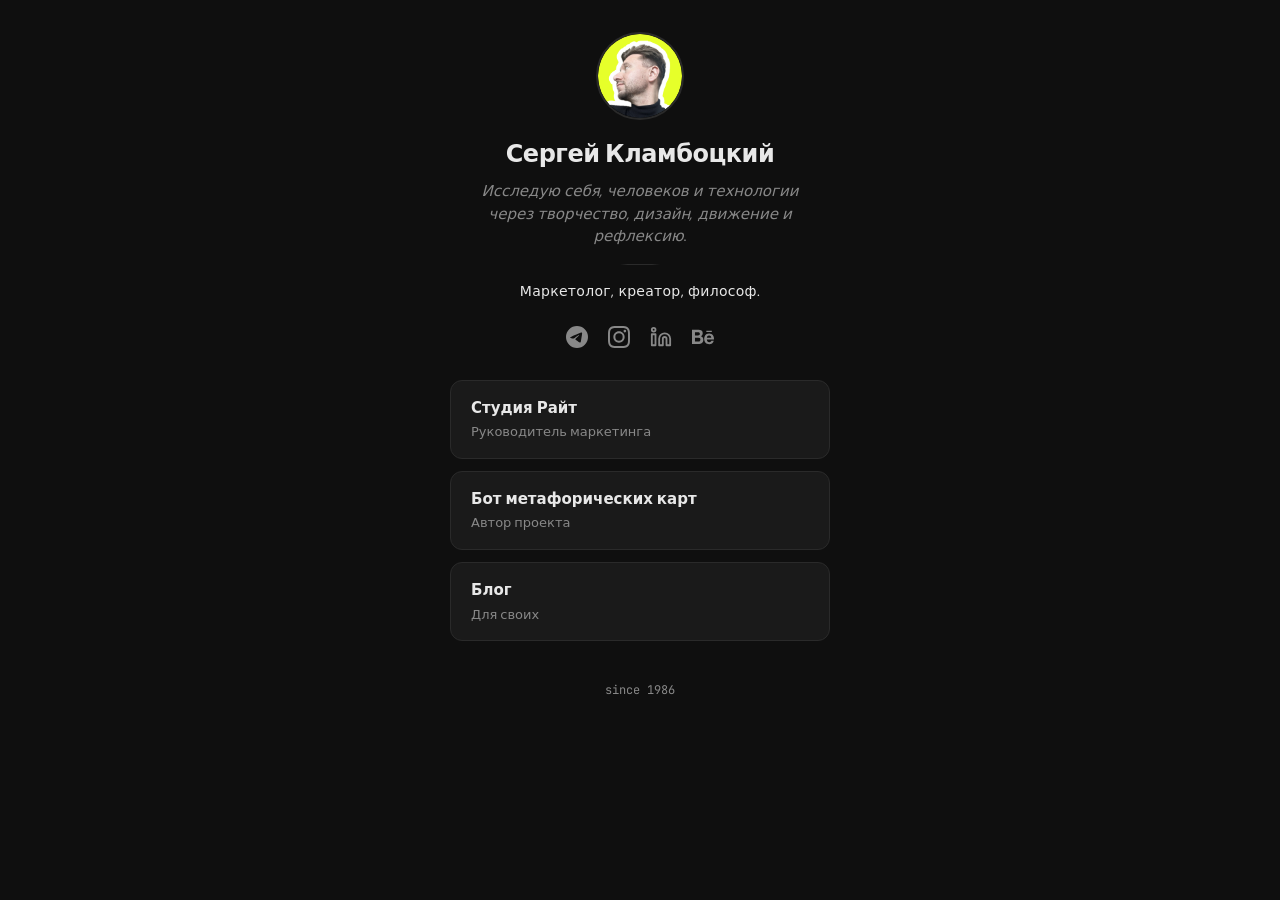
==== index.html @ 72b245f6 "Описание изменений" ====
<!DOCTYPE html>
<html lang="ru">
<head>
  <meta charset="UTF-8">
  <meta name="viewport" content="width=device-width, initial-scale=1">
  <title>Links</title>
  <link rel="stylesheet" href="style.css">
  <link rel="preconnect" href="https://fonts.googleapis.com">
  <link rel="preconnect" href="https://fonts.gstatic.com" crossorigin>
  <link href="https://fonts.googleapis.com/css2?family=DM+Sans:ital,opsz,wght@0,9..40,400;0,9..40,600;1,9..40,400&family=JetBrains+Mono:wght@400&display=swap" rel="stylesheet">
</head>
<body>
  <main class="page">
    <header class="profile">
      <img class="profile__avatar" src="avatar.png" alt="Сергей Кламбоцкий">
      <h1 class="profile__name">Сергей Кламбоцкий</h1>
      <div class="profile__bio">
        <p class="profile__bio-intro">Исследую себя, человеков и технологии через творчество, дизайн, движение и рефлексию.</p>
        <div class="profile__divider" aria-hidden="true"></div>
        <p class="profile__bio-tagline">Маркетолог, креатор, философ.</p>
      </div>
      <div class="profile__social" aria-label="Соцсети">
        <a class="profile__social-link" href="https://t.me/sergei_klm" target="_blank" rel="noopener" aria-label="Telegram"><svg xmlns="http://www.w3.org/2000/svg" width="22" height="22" viewBox="0 0 24 24" fill="currentColor" role="img"><path d="M11.944 0A12 12 0 0 0 0 12a12 12 0 0 0 12 12 12 12 0 0 0 12-12A12 12 0 0 0 12 0a12 12 0 0 0-.056 0zm4.962 7.224c.1-.002.321.023.465.14a.506.506 0 0 1 .171.325c.016.093.036.306.02.472-.18 1.898-.962 6.502-1.36 8.627-.168.9-.499 1.201-.82 1.23-.696.065-1.225-.46-1.9-.902-1.056-.693-1.653-1.124-2.678-1.8-1.185-.78-.417-1.21.258-1.91.177-.184 3.247-2.977 3.307-3.23.007-.032.014-.15-.056-.212s-.174-.041-.249-.024c-.106.024-1.793 1.14-5.061 3.345-.48.33-.913.49-1.302.48-.428-.008-1.252-.241-1.865-.44-.752-.245-1.349-.374-1.297-.789.027-.216.325-.437.893-.663 3.498-1.524 5.83-2.529 6.998-3.014 3.332-1.386 4.025-1.627 4.476-1.635z"/></svg></a>
        <a class="profile__social-link" href="https://www.instagram.com/sergei.klambotskiy" target="_blank" rel="noopener" aria-label="Instagram"><svg xmlns="http://www.w3.org/2000/svg" width="22" height="22" viewBox="0 0 24 24" fill="currentColor" role="img"><path d="M7.0301.084c-1.2768.0602-2.1487.264-2.911.5634-.7888.3075-1.4575.72-2.1228 1.3877-.6652.6677-1.075 1.3368-1.3802 2.127-.2954.7638-.4956 1.6365-.552 2.914-.0564 1.2775-.0689 1.6882-.0626 4.947.0062 3.2586.0206 3.6671.0825 4.9473.061 1.2765.264 2.1482.5635 2.9107.308.7889.72 1.4573 1.388 2.1228.6679.6655 1.3365 1.0743 2.1285 1.38.7632.295 1.6361.4961 2.9134.552 1.2773.056 1.6884.069 4.9462.0627 3.2578-.0062 3.668-.0207 4.9478-.0814 1.28-.0607 2.147-.2652 2.9098-.5633.7889-.3086 1.4578-.72 2.1228-1.3881.665-.6682 1.0745-1.3378 1.3795-2.1284.2957-.7632.4966-1.636.552-2.9124.056-1.2809.0692-1.6898.063-4.948-.0063-3.2583-.021-3.6668-.0817-4.9465-.0607-1.2797-.264-2.1487-.5633-2.9117-.3084-.7889-.72-1.4568-1.3876-2.1228C21.2982 1.33 20.628.9208 19.8378.6165 19.074.321 18.2017.1197 16.9244.0645 15.6471.0093 15.236-.005 11.977.0014 8.718.0076 8.31.0215 7.0301.0839m.1402 21.6932c-1.17-.0509-1.8053-.2453-2.2287-.408-.5606-.216-.96-.4771-1.3819-.895-.422-.4178-.6811-.8186-.9-1.378-.1644-.4234-.3624-1.058-.4171-2.228-.0595-1.2645-.072-1.6442-.079-4.848-.007-3.2037.0053-3.583.0607-4.848.05-1.169.2456-1.805.408-2.2282.216-.5613.4762-.96.895-1.3816.4188-.4217.8184-.6814 1.3783-.9003.423-.1651 1.0575-.3614 2.227-.4171 1.2655-.06 1.6447-.072 4.848-.079 3.2033-.007 3.5835.005 4.8495.0608 1.169.0508 1.8053.2445 2.228.408.5608.216.96.4754 1.3816.895.4217.4194.6816.8176.9005 1.3787.1653.4217.3617 1.056.4169 2.2263.0602 1.2655.0739 1.645.0796 4.848.0058 3.203-.0055 3.5834-.061 4.848-.051 1.17-.245 1.8055-.408 2.2294-.216.5604-.4763.96-.8954 1.3814-.419.4215-.8181.6811-1.3783.9-.4224.1649-1.0577.3617-2.2262.4174-1.2656.0595-1.6448.072-4.8493.079-3.2045.007-3.5825-.006-4.848-.0608M16.953 5.5864A1.44 1.44 0 1 0 18.39 4.144a1.44 1.44 0 0 0-1.437 1.4424M5.8385 12.012c.0067 3.4032 2.7706 6.1557 6.173 6.1493 3.4026-.0065 6.157-2.7701 6.1506-6.1733-.0065-3.4032-2.771-6.1565-6.174-6.1498-3.403.0067-6.156 2.771-6.1496 6.1738M8 12.0077a4 4 0 1 1 4.008 3.9921A3.9996 3.9996 0 0 1 8 12.0077"/></svg></a>
        <a class="profile__social-link" href="https://www.linkedin.com/in/sergeiklambotski/" target="_blank" rel="noopener" aria-label="LinkedIn"><svg xmlns="http://www.w3.org/2000/svg" width="22" height="22" viewBox="0 0 24 24" fill="none" stroke="currentColor" stroke-width="2" stroke-linecap="round" stroke-linejoin="round" role="img"><path d="M16 8a6 6 0 0 1 6 6v7h-4v-7a2 2 0 0 0-2-2 2 2 0 0 0-2 2v7h-4v-7a6 6 0 0 1 6-6z"/><rect width="4" height="12" x="2" y="9"/><circle cx="4" cy="4" r="2"/></svg></a>
        <a class="profile__social-link" href="https://www.behance.net/sk3d" target="_blank" rel="noopener" aria-label="Behance"><svg xmlns="http://www.w3.org/2000/svg" width="22" height="22" viewBox="0 0 24 24" fill="currentColor" role="img"><path d="M16.969 16.927a2.561 2.561 0 0 0 1.901.677 2.501 2.501 0 0 0 1.531-.475c.362-.235.636-.584.779-.99h2.585a5.091 5.091 0 0 1-1.9 2.896 5.292 5.292 0 0 1-3.091.88 5.839 5.839 0 0 1-2.284-.433 4.871 4.871 0 0 1-1.723-1.211 5.657 5.657 0 0 1-1.08-1.874 7.057 7.057 0 0 1-.383-2.393c-.005-.8.129-1.595.396-2.349a5.313 5.313 0 0 1 5.088-3.604 4.87 4.87 0 0 1 2.376.563c.661.362 1.231.87 1.668 1.485a6.2 6.2 0 0 1 .943 2.133c.194.821.263 1.666.205 2.508h-7.699c-.063.79.184 1.574.688 2.187ZM6.947 4.084a8.065 8.065 0 0 1 1.928.198 4.29 4.29 0 0 1 1.49.638c.418.303.748.711.958 1.182.241.579.357 1.203.341 1.83a3.506 3.506 0 0 1-.506 1.961 3.726 3.726 0 0 1-1.503 1.287 3.588 3.588 0 0 1 2.027 1.437c.464.747.697 1.615.67 2.494a4.593 4.593 0 0 1-.423 2.032 3.945 3.945 0 0 1-1.163 1.413 5.114 5.114 0 0 1-1.683.807 7.135 7.135 0 0 1-1.928.259H0V4.084h6.947Zm-.235 12.9c.308.004.616-.029.916-.099a2.18 2.18 0 0 0 .766-.332c.228-.158.411-.371.534-.619.142-.317.208-.663.191-1.009a2.08 2.08 0 0 0-.642-1.715 2.618 2.618 0 0 0-1.696-.505h-3.54v4.279h3.471Zm13.635-5.967a2.13 2.13 0 0 0-1.654-.619 2.336 2.336 0 0 0-1.163.259 2.474 2.474 0 0 0-.738.62 2.359 2.359 0 0 0-.396.792c-.074.239-.12.485-.137.734h4.769a3.239 3.239 0 0 0-.679-1.785l-.002-.001Zm-13.813-.648a2.254 2.254 0 0 0 1.423-.433c.399-.355.607-.88.56-1.413a1.916 1.916 0 0 0-.178-.891 1.298 1.298 0 0 0-.495-.533 1.851 1.851 0 0 0-.711-.274 3.966 3.966 0 0 0-.835-.073H3.241v3.631h3.293v-.014ZM21.62 5.122h-5.976v1.527h5.976V5.122Z"/></svg></a>
      </div>
    </header>

    <nav class="links">
      <a class="link-card" href="https://right.by/" target="_blank" rel="noopener">
        <span class="link-card__label">Студия Райт</span>
        <span class="link-card__desc">Руководитель маркетинга</span>
      </a>
      <a class="link-card" href="https://t.me/mac_of_the_day_bot/" target="_blank" rel="noopener">
        <span class="link-card__label">Бот метафорических карт</span>
        <span class="link-card__desc">Автор проекта</span>
      </a>
      <a class="link-card" href="https://t.me/running_me" target="_blank" rel="noopener">
        <span class="link-card__label">Блог</span>
        <span class="link-card__desc">Для своих</span>
      </a>
    </nav>

    <footer class="footer">
      <p>since 1986</p>
    </footer>
  </main>
</body>
</html>
---- style.css ----
*,
*::before,
*::after {
  box-sizing: border-box;
}

:root {
  --bg: #0f0f0f;
  --surface: #1a1a1a;
  --border: #2a2a2a;
  --text: #e8e8e8;
  --text-muted: #888;
  --accent: #7c9cff;
  --accent-hover: #9ab3ff;
  --radius: 12px;
  --font-sans: "DM Sans", system-ui, sans-serif;
  --font-mono: "JetBrains Mono", monospace;
}

html {
  font-size: 16px;
  -webkit-font-smoothing: antialiased;
}

body {
  margin: 0;
  min-height: 100vh;
  font-family: var(--font-sans);
  background: var(--bg);
  color: var(--text);
  line-height: 1.5;
}

.page {
  max-width: 420px;
  margin: 0 auto;
  padding: 2rem 1.25rem 3rem;
}

/* Profile */
.profile {
  text-align: center;
  margin-bottom: 2rem;
}

.profile__avatar {
  width: 88px;
  height: 88px;
  margin: 0 auto 1rem;
  border-radius: 50%;
  display: block;
  object-fit: cover;
  border: 2px solid var(--border);
}

.profile__name {
  margin: 0 0 0.5rem;
  font-size: 1.5rem;
  font-weight: 600;
  letter-spacing: -0.02em;
}

.profile__bio {
  max-width: 32ch;
  margin-inline: auto;
}

.profile__bio-intro {
  margin: 0;
  font-size: 0.9375rem;
  color: var(--text-muted);
  font-style: italic;
  line-height: 1.5;
}

.profile__divider {
  width: 2.5rem;
  height: 1px;
  margin: 1rem auto;
  background: linear-gradient(90deg, transparent, var(--border) 20%, var(--border) 80%, transparent);
}

.profile__bio-tagline {
  margin: 0;
  font-size: 0.875rem;
  color: var(--text);
  font-style: normal;
  letter-spacing: 0.02em;
}

.profile__social {
  display: flex;
  justify-content: center;
  gap: 1.25rem;
  margin-top: 1.5rem;
}

.profile__social-link {
  color: var(--text-muted);
  transition: color 0.2s, transform 0.15s;
}

.profile__social-link:hover {
  color: var(--accent);
  transform: translateY(-2px);
}

.profile__social-link svg {
  display: block;
}

/* Links */
.links {
  display: flex;
  flex-direction: column;
  gap: 0.75rem;
}

.link-card {
  display: block;
  padding: 1rem 1.25rem;
  background: var(--surface);
  border: 1px solid var(--border);
  border-radius: var(--radius);
  color: inherit;
  text-decoration: none;
  transition: border-color 0.2s, background 0.2s, transform 0.15s;
}

.link-card:hover {
  border-color: var(--accent);
  background: color-mix(in srgb, var(--accent) 8%, var(--surface));
  transform: translateY(-1px);
}

.link-card:active {
  transform: translateY(0);
}

.link-card__label {
  display: block;
  font-weight: 600;
  font-size: 0.9375rem;
}

.link-card__desc {
  display: block;
  font-size: 0.8125rem;
  color: var(--text-muted);
  margin-top: 0.2rem;
}

/* Footer */
.footer {
  margin-top: 2.5rem;
  text-align: center;
}

.footer p {
  margin: 0;
  font-size: 0.75rem;
  color: var(--text-muted);
  font-family: var(--font-mono);
}
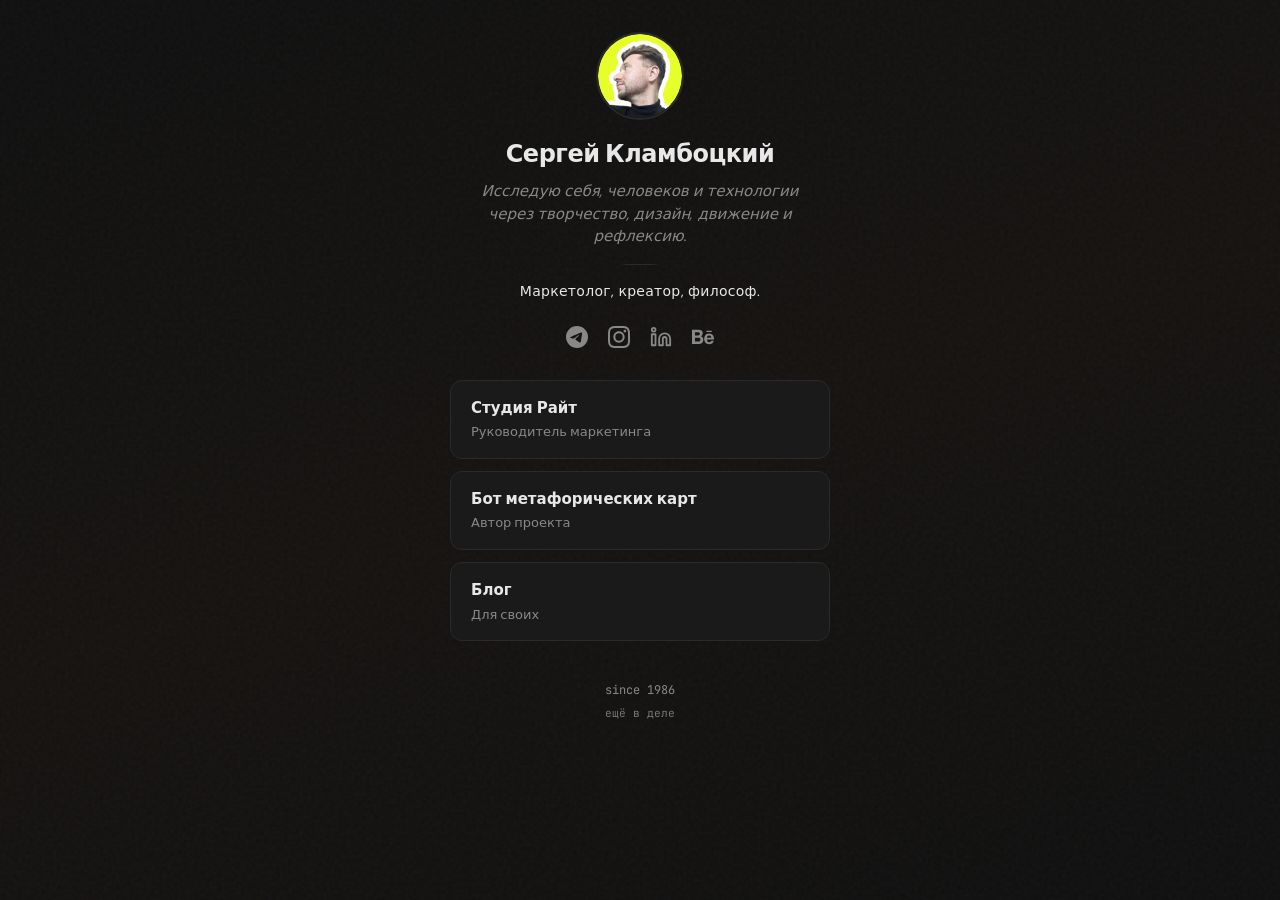
==== commit 831d8d31: "Дерзкие фичи: анимации, фон, акцент, живой футер, easter egg" ====
--- a/index.html
+++ b/index.html
@@ -12,14 +12,14 @@
 <body>
   <main class="page">
     <header class="profile">
-      <img class="profile__avatar" src="avatar.png" alt="Сергей Кламбоцкий">
-      <h1 class="profile__name">Сергей Кламбоцкий</h1>
-      <div class="profile__bio">
+      <img class="profile__avatar anim-item" src="avatar.png" alt="Сергей Кламбоцкий" style="--delay: 0">
+      <h1 class="profile__name anim-item" style="--delay: 1">Сергей Кламбоцкий</h1>
+      <div class="profile__bio anim-item" style="--delay: 2">
         <p class="profile__bio-intro">Исследую себя, человеков и технологии через творчество, дизайн, движение и рефлексию.</p>
         <div class="profile__divider" aria-hidden="true"></div>
         <p class="profile__bio-tagline">Маркетолог, креатор, философ.</p>
       </div>
-      <div class="profile__social" aria-label="Соцсети">
+      <div class="profile__social anim-item" aria-label="Соцсети" style="--delay: 3">
         <a class="profile__social-link" href="https://t.me/sergei_klm" target="_blank" rel="noopener" aria-label="Telegram"><svg xmlns="http://www.w3.org/2000/svg" width="22" height="22" viewBox="0 0 24 24" fill="currentColor" role="img"><path d="M11.944 0A12 12 0 0 0 0 12a12 12 0 0 0 12 12 12 12 0 0 0 12-12A12 12 0 0 0 12 0a12 12 0 0 0-.056 0zm4.962 7.224c.1-.002.321.023.465.14a.506.506 0 0 1 .171.325c.016.093.036.306.02.472-.18 1.898-.962 6.502-1.36 8.627-.168.9-.499 1.201-.82 1.23-.696.065-1.225-.46-1.9-.902-1.056-.693-1.653-1.124-2.678-1.8-1.185-.78-.417-1.21.258-1.91.177-.184 3.247-2.977 3.307-3.23.007-.032.014-.15-.056-.212s-.174-.041-.249-.024c-.106.024-1.793 1.14-5.061 3.345-.48.33-.913.49-1.302.48-.428-.008-1.252-.241-1.865-.44-.752-.245-1.349-.374-1.297-.789.027-.216.325-.437.893-.663 3.498-1.524 5.83-2.529 6.998-3.014 3.332-1.386 4.025-1.627 4.476-1.635z"/></svg></a>
         <a class="profile__social-link" href="https://www.instagram.com/sergei.klambotskiy" target="_blank" rel="noopener" aria-label="Instagram"><svg xmlns="http://www.w3.org/2000/svg" width="22" height="22" viewBox="0 0 24 24" fill="currentColor" role="img"><path d="M7.0301.084c-1.2768.0602-2.1487.264-2.911.5634-.7888.3075-1.4575.72-2.1228 1.3877-.6652.6677-1.075 1.3368-1.3802 2.127-.2954.7638-.4956 1.6365-.552 2.914-.0564 1.2775-.0689 1.6882-.0626 4.947.0062 3.2586.0206 3.6671.0825 4.9473.061 1.2765.264 2.1482.5635 2.9107.308.7889.72 1.4573 1.388 2.1228.6679.6655 1.3365 1.0743 2.1285 1.38.7632.295 1.6361.4961 2.9134.552 1.2773.056 1.6884.069 4.9462.0627 3.2578-.0062 3.668-.0207 4.9478-.0814 1.28-.0607 2.147-.2652 2.9098-.5633.7889-.3086 1.4578-.72 2.1228-1.3881.665-.6682 1.0745-1.3378 1.3795-2.1284.2957-.7632.4966-1.636.552-2.9124.056-1.2809.0692-1.6898.063-4.948-.0063-3.2583-.021-3.6668-.0817-4.9465-.0607-1.2797-.264-2.1487-.5633-2.9117-.3084-.7889-.72-1.4568-1.3876-2.1228C21.2982 1.33 20.628.9208 19.8378.6165 19.074.321 18.2017.1197 16.9244.0645 15.6471.0093 15.236-.005 11.977.0014 8.718.0076 8.31.0215 7.0301.0839m.1402 21.6932c-1.17-.0509-1.8053-.2453-2.2287-.408-.5606-.216-.96-.4771-1.3819-.895-.422-.4178-.6811-.8186-.9-1.378-.1644-.4234-.3624-1.058-.4171-2.228-.0595-1.2645-.072-1.6442-.079-4.848-.007-3.2037.0053-3.583.0607-4.848.05-1.169.2456-1.805.408-2.2282.216-.5613.4762-.96.895-1.3816.4188-.4217.8184-.6814 1.3783-.9003.423-.1651 1.0575-.3614 2.227-.4171 1.2655-.06 1.6447-.072 4.848-.079 3.2033-.007 3.5835.005 4.8495.0608 1.169.0508 1.8053.2445 2.228.408.5608.216.96.4754 1.3816.895.4217.4194.6816.8176.9005 1.3787.1653.4217.3617 1.056.4169 2.2263.0602 1.2655.0739 1.645.0796 4.848.0058 3.203-.0055 3.5834-.061 4.848-.051 1.17-.245 1.8055-.408 2.2294-.216.5604-.4763.96-.8954 1.3814-.419.4215-.8181.6811-1.3783.9-.4224.1649-1.0577.3617-2.2262.4174-1.2656.0595-1.6448.072-4.8493.079-3.2045.007-3.5825-.006-4.848-.0608M16.953 5.5864A1.44 1.44 0 1 0 18.39 4.144a1.44 1.44 0 0 0-1.437 1.4424M5.8385 12.012c.0067 3.4032 2.7706 6.1557 6.173 6.1493 3.4026-.0065 6.157-2.7701 6.1506-6.1733-.0065-3.4032-2.771-6.1565-6.174-6.1498-3.403.0067-6.156 2.771-6.1496 6.1738M8 12.0077a4 4 0 1 1 4.008 3.9921A3.9996 3.9996 0 0 1 8 12.0077"/></svg></a>
         <a class="profile__social-link" href="https://www.linkedin.com/in/sergeiklambotski/" target="_blank" rel="noopener" aria-label="LinkedIn"><svg xmlns="http://www.w3.org/2000/svg" width="22" height="22" viewBox="0 0 24 24" fill="none" stroke="currentColor" stroke-width="2" stroke-linecap="round" stroke-linejoin="round" role="img"><path d="M16 8a6 6 0 0 1 6 6v7h-4v-7a2 2 0 0 0-2-2 2 2 0 0 0-2 2v7h-4v-7a6 6 0 0 1 6-6z"/><rect width="4" height="12" x="2" y="9"/><circle cx="4" cy="4" r="2"/></svg></a>
@@ -28,23 +28,26 @@
     </header>
 
     <nav class="links">
-      <a class="link-card" href="https://right.by/" target="_blank" rel="noopener">
+      <a class="link-card anim-item" href="https://right.by/" target="_blank" rel="noopener" style="--delay: 4">
         <span class="link-card__label">Студия Райт</span>
         <span class="link-card__desc">Руководитель маркетинга</span>
       </a>
-      <a class="link-card" href="https://t.me/mac_of_the_day_bot/" target="_blank" rel="noopener">
+      <a class="link-card anim-item" href="https://t.me/mac_of_the_day_bot/" target="_blank" rel="noopener" style="--delay: 5">
         <span class="link-card__label">Бот метафорических карт</span>
         <span class="link-card__desc">Автор проекта</span>
       </a>
-      <a class="link-card" href="https://t.me/running_me" target="_blank" rel="noopener">
+      <a class="link-card anim-item" href="https://t.me/running_me" target="_blank" rel="noopener" style="--delay: 6">
         <span class="link-card__label">Блог</span>
         <span class="link-card__desc">Для своих</span>
       </a>
     </nav>
 
-    <footer class="footer">
-      <p>since 1986</p>
+    <footer class="footer anim-item" style="--delay: 7">
+      <p class="footer__main" id="footer-main" title="Двойной клик">since 1986</p>
+      <p class="footer__rotating" id="footer-rotating" aria-live="polite">ещё в деле</p>
+      <p class="footer__easter" id="footer-easter" aria-hidden="true"></p>
     </footer>
   </main>
+  <script src="script.js"></script>
 </body>
 </html>
--- a/style.css
+++ b/style.css
@@ -6,17 +6,29 @@
 
 :root {
   --bg: #0f0f0f;
+  --bg-end: #151210;
   --surface: #1a1a1a;
   --border: #2a2a2a;
   --text: #e8e8e8;
   --text-muted: #888;
-  --accent: #7c9cff;
-  --accent-hover: #9ab3ff;
+  --accent: #f59e0b;
+  --accent-hover: #fbbf24;
   --radius: 12px;
   --font-sans: "DM Sans", system-ui, sans-serif;
   --font-mono: "JetBrains Mono", monospace;
 }
 
+@keyframes fadeInUp {
+  from {
+    opacity: 0;
+    transform: translateY(14px);
+  }
+  to {
+    opacity: 1;
+    transform: translateY(0);
+  }
+}
+
 html {
   font-size: 16px;
   -webkit-font-smoothing: antialiased;
@@ -26,9 +38,31 @@
   margin: 0;
   min-height: 100vh;
   font-family: var(--font-sans);
-  background: var(--bg);
+  background: linear-gradient(160deg, var(--bg) 0%, var(--bg-end) 50%, var(--bg) 100%);
+  background-attachment: fixed;
   color: var(--text);
   line-height: 1.5;
+  position: relative;
+}
+
+body::before {
+  content: "";
+  position: fixed;
+  inset: 0;
+  background-image: url("data:image/svg+xml,%3Csvg viewBox='0 0 256 256' xmlns='http://www.w3.org/2000/svg'%3E%3Cfilter id='n'%3E%3CfeTurbulence type='fractalNoise' baseFrequency='0.9' numOctaves='4' stitchTiles='stitch'/%3E%3C/filter%3E%3Crect width='100%25' height='100%25' filter='url(%23n)' opacity='0.04'/%3E%3C/svg%3E");
+  pointer-events: none;
+  z-index: 0;
+}
+
+body > .page {
+  position: relative;
+  z-index: 1;
+}
+
+.anim-item {
+  opacity: 0;
+  animation: fadeInUp 0.55s ease-out forwards;
+  animation-delay: calc(var(--delay, 0) * 0.08s);
 }
 
 .page {
@@ -124,13 +158,14 @@
   border-radius: var(--radius);
   color: inherit;
   text-decoration: none;
-  transition: border-color 0.2s, background 0.2s, transform 0.15s;
+  transition: border-color 0.2s, background 0.2s, transform 0.15s, box-shadow 0.2s;
 }
 
 .link-card:hover {
   border-color: var(--accent);
-  background: color-mix(in srgb, var(--accent) 8%, var(--surface));
-  transform: translateY(-1px);
+  background: color-mix(in srgb, var(--accent) 10%, var(--surface));
+  transform: translateY(-2px);
+  box-shadow: 0 6px 20px rgba(0, 0, 0, 0.25);
 }
 
 .link-card:active {
@@ -156,9 +191,40 @@
   text-align: center;
 }
 
-.footer p {
+.footer__main {
   margin: 0;
   font-size: 0.75rem;
   color: var(--text-muted);
   font-family: var(--font-mono);
-}
+  cursor: default;
+  transition: color 0.2s;
+}
+
+.footer__main:hover {
+  color: var(--accent);
+}
+
+.footer__rotating {
+  margin: 0.35rem 0 0;
+  font-size: 0.7rem;
+  color: var(--text-muted);
+  font-family: var(--font-mono);
+  opacity: 0.85;
+  min-height: 1.2em;
+  transition: opacity 0.3s;
+}
+
+.footer__easter {
+  margin: 0.5rem 0 0;
+  font-size: 0.65rem;
+  color: var(--accent);
+  font-family: var(--font-mono);
+  opacity: 0;
+  transform: translateY(4px);
+  transition: opacity 0.3s, transform 0.3s;
+}
+
+.footer__easter.is-visible {
+  opacity: 1;
+  transform: translateY(0);
+}
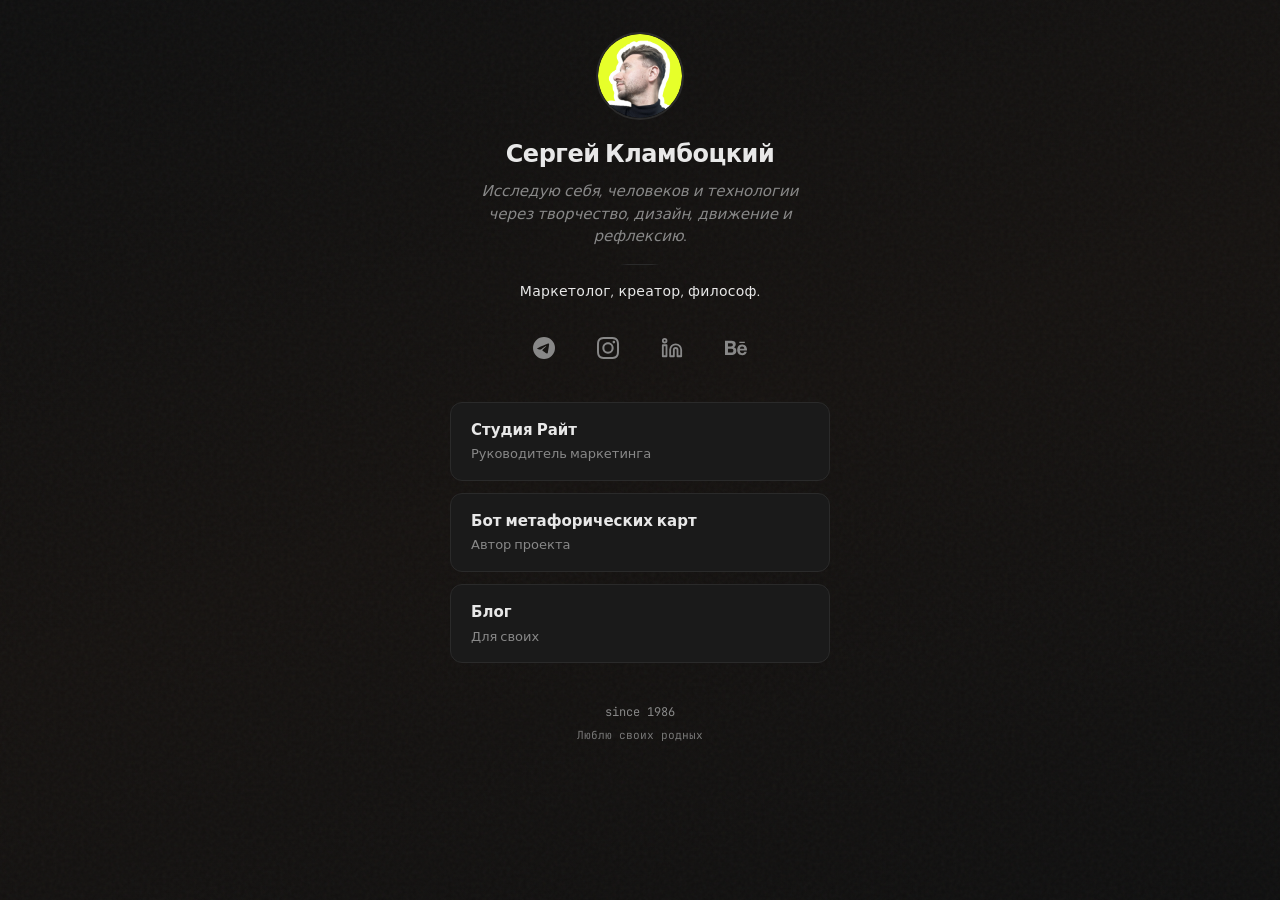
==== commit 3bb60166: "Описание изменений" ====
--- a/index.html
+++ b/index.html
@@ -43,8 +43,8 @@
     </nav>
 
     <footer class="footer anim-item" style="--delay: 7">
-      <p class="footer__main" id="footer-main" title="Двойной клик">since 1986</p>
-      <p class="footer__rotating" id="footer-rotating" aria-live="polite">ещё в деле</p>
+      <p class="footer__main" id="footer-main" title="Клик — сколько дней с 7 декабря 1986">since 1986</p>
+      <p class="footer__rotating" aria-live="polite">Люблю <span id="footer-rotating">своих родных</span></p>
       <p class="footer__easter" id="footer-easter" aria-hidden="true"></p>
     </footer>
   </main>
--- a/style.css
+++ b/style.css
@@ -11,8 +11,8 @@
   --border: #2a2a2a;
   --text: #e8e8e8;
   --text-muted: #888;
-  --accent: #f59e0b;
-  --accent-hover: #fbbf24;
+  --accent: #84cc16;
+  --accent-hover: #a3e635;
   --radius: 12px;
   --font-sans: "DM Sans", system-ui, sans-serif;
   --font-mono: "JetBrains Mono", monospace;
@@ -45,6 +45,12 @@
   position: relative;
 }
 
+@media (max-width: 480px) {
+  body {
+    background-attachment: scroll;
+  }
+}
+
 body::before {
   content: "";
   position: fixed;
@@ -65,10 +71,20 @@
   animation-delay: calc(var(--delay, 0) * 0.08s);
 }
 
+@media (prefers-reduced-motion: reduce) {
+  .anim-item {
+    animation: none;
+    opacity: 1;
+  }
+}
+
 .page {
   max-width: 420px;
   margin: 0 auto;
   padding: 2rem 1.25rem 3rem;
+  padding-left: max(1.25rem, env(safe-area-inset-left));
+  padding-right: max(1.25rem, env(safe-area-inset-right));
+  padding-bottom: max(3rem, env(safe-area-inset-bottom));
 }
 
 /* Profile */
@@ -130,6 +146,12 @@
 }
 
 .profile__social-link {
+  display: flex;
+  align-items: center;
+  justify-content: center;
+  min-width: 44px;
+  min-height: 44px;
+  padding: 11px;
   color: var(--text-muted);
   transition: color 0.2s, transform 0.15s;
 }
@@ -139,8 +161,13 @@
   transform: translateY(-2px);
 }
 
+.profile__social-link:active {
+  transform: translateY(0);
+}
+
 .profile__social-link svg {
   display: block;
+  flex-shrink: 0;
 }
 
 /* Links */
@@ -153,6 +180,7 @@
 .link-card {
   display: block;
   padding: 1rem 1.25rem;
+  min-height: 48px;
   background: var(--surface);
   border: 1px solid var(--border);
   border-radius: var(--radius);
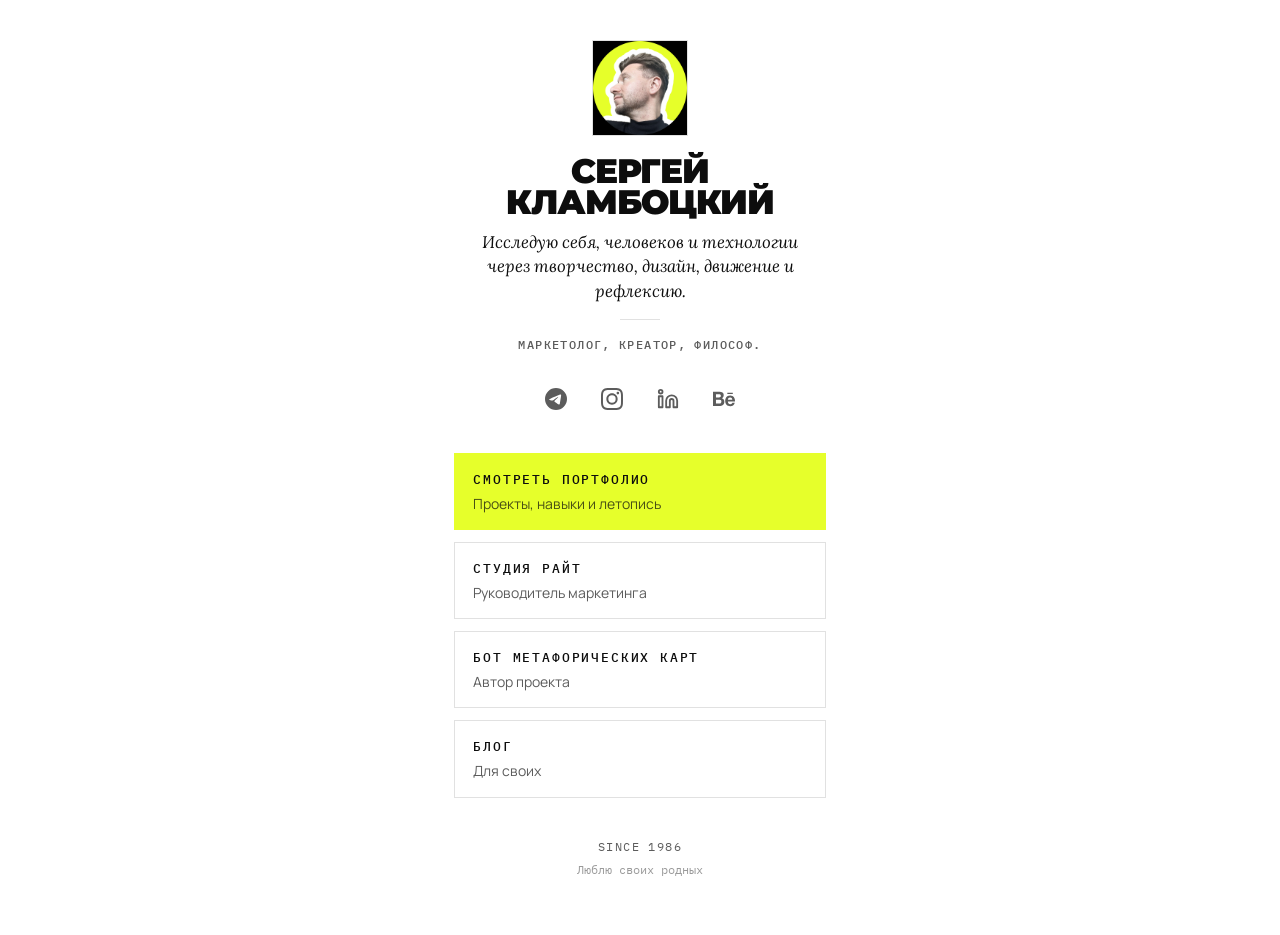
==== commit 6acb4ba2: "Move visiting card to /links and match portfolio style The short site now lives at /links/, the doma" ====
--- a/index.html
+++ b/index.html
@@ -3,51 +3,18 @@
 <head>
   <meta charset="UTF-8">
   <meta name="viewport" content="width=device-width, initial-scale=1">
-  <title>Links</title>
-  <link rel="stylesheet" href="style.css">
-  <link rel="preconnect" href="https://fonts.googleapis.com">
-  <link rel="preconnect" href="https://fonts.gstatic.com" crossorigin>
-  <link href="https://fonts.googleapis.com/css2?family=DM+Sans:ital,opsz,wght@0,9..40,400;0,9..40,600;1,9..40,400&family=JetBrains+Mono:wght@400&display=swap" rel="stylesheet">
+  <title>Сергей Кламбоцкий</title>
+  <meta http-equiv="refresh" content="0; url=/links/">
+  <link rel="canonical" href="https://klambotsky.online/links/">
+  <meta property="og:type" content="website">
+  <meta property="og:title" content="Сергей Кламбоцкий">
+  <meta property="og:description" content="Исследую себя, человеков и технологии через творчество, дизайн, движение и рефлексию. Маркетолог, креатор, философ.">
+  <meta property="og:image" content="https://klambotsky.online/links/og.png">
+  <meta property="og:url" content="https://klambotsky.online/links/">
+  <link rel="icon" type="image/png" href="favicon.png">
+  <script>location.replace("/links/");</script>
 </head>
 <body>
-  <main class="page">
-    <header class="profile">
-      <img class="profile__avatar anim-item" src="avatar.png" alt="Сергей Кламбоцкий" style="--delay: 0">
-      <h1 class="profile__name anim-item" style="--delay: 1">Сергей Кламбоцкий</h1>
-      <div class="profile__bio anim-item" style="--delay: 2">
-        <p class="profile__bio-intro">Исследую себя, человеков и технологии через творчество, дизайн, движение и рефлексию.</p>
-        <div class="profile__divider" aria-hidden="true"></div>
-        <p class="profile__bio-tagline">Маркетолог, креатор, философ.</p>
-      </div>
-      <div class="profile__social anim-item" aria-label="Соцсети" style="--delay: 3">
-        <a class="profile__social-link" href="https://t.me/sergei_klm" target="_blank" rel="noopener" aria-label="Telegram"><svg xmlns="http://www.w3.org/2000/svg" width="22" height="22" viewBox="0 0 24 24" fill="currentColor" role="img"><path d="M11.944 0A12 12 0 0 0 0 12a12 12 0 0 0 12 12 12 12 0 0 0 12-12A12 12 0 0 0 12 0a12 12 0 0 0-.056 0zm4.962 7.224c.1-.002.321.023.465.14a.506.506 0 0 1 .171.325c.016.093.036.306.02.472-.18 1.898-.962 6.502-1.36 8.627-.168.9-.499 1.201-.82 1.23-.696.065-1.225-.46-1.9-.902-1.056-.693-1.653-1.124-2.678-1.8-1.185-.78-.417-1.21.258-1.91.177-.184 3.247-2.977 3.307-3.23.007-.032.014-.15-.056-.212s-.174-.041-.249-.024c-.106.024-1.793 1.14-5.061 3.345-.48.33-.913.49-1.302.48-.428-.008-1.252-.241-1.865-.44-.752-.245-1.349-.374-1.297-.789.027-.216.325-.437.893-.663 3.498-1.524 5.83-2.529 6.998-3.014 3.332-1.386 4.025-1.627 4.476-1.635z"/></svg></a>
-        <a class="profile__social-link" href="https://www.instagram.com/sergei.klambotskiy" target="_blank" rel="noopener" aria-label="Instagram"><svg xmlns="http://www.w3.org/2000/svg" width="22" height="22" viewBox="0 0 24 24" fill="currentColor" role="img"><path d="M7.0301.084c-1.2768.0602-2.1487.264-2.911.5634-.7888.3075-1.4575.72-2.1228 1.3877-.6652.6677-1.075 1.3368-1.3802 2.127-.2954.7638-.4956 1.6365-.552 2.914-.0564 1.2775-.0689 1.6882-.0626 4.947.0062 3.2586.0206 3.6671.0825 4.9473.061 1.2765.264 2.1482.5635 2.9107.308.7889.72 1.4573 1.388 2.1228.6679.6655 1.3365 1.0743 2.1285 1.38.7632.295 1.6361.4961 2.9134.552 1.2773.056 1.6884.069 4.9462.0627 3.2578-.0062 3.668-.0207 4.9478-.0814 1.28-.0607 2.147-.2652 2.9098-.5633.7889-.3086 1.4578-.72 2.1228-1.3881.665-.6682 1.0745-1.3378 1.3795-2.1284.2957-.7632.4966-1.636.552-2.9124.056-1.2809.0692-1.6898.063-4.948-.0063-3.2583-.021-3.6668-.0817-4.9465-.0607-1.2797-.264-2.1487-.5633-2.9117-.3084-.7889-.72-1.4568-1.3876-2.1228C21.2982 1.33 20.628.9208 19.8378.6165 19.074.321 18.2017.1197 16.9244.0645 15.6471.0093 15.236-.005 11.977.0014 8.718.0076 8.31.0215 7.0301.0839m.1402 21.6932c-1.17-.0509-1.8053-.2453-2.2287-.408-.5606-.216-.96-.4771-1.3819-.895-.422-.4178-.6811-.8186-.9-1.378-.1644-.4234-.3624-1.058-.4171-2.228-.0595-1.2645-.072-1.6442-.079-4.848-.007-3.2037.0053-3.583.0607-4.848.05-1.169.2456-1.805.408-2.2282.216-.5613.4762-.96.895-1.3816.4188-.4217.8184-.6814 1.3783-.9003.423-.1651 1.0575-.3614 2.227-.4171 1.2655-.06 1.6447-.072 4.848-.079 3.2033-.007 3.5835.005 4.8495.0608 1.169.0508 1.8053.2445 2.228.408.5608.216.96.4754 1.3816.895.4217.4194.6816.8176.9005 1.3787.1653.4217.3617 1.056.4169 2.2263.0602 1.2655.0739 1.645.0796 4.848.0058 3.203-.0055 3.5834-.061 4.848-.051 1.17-.245 1.8055-.408 2.2294-.216.5604-.4763.96-.8954 1.3814-.419.4215-.8181.6811-1.3783.9-.4224.1649-1.0577.3617-2.2262.4174-1.2656.0595-1.6448.072-4.8493.079-3.2045.007-3.5825-.006-4.848-.0608M16.953 5.5864A1.44 1.44 0 1 0 18.39 4.144a1.44 1.44 0 0 0-1.437 1.4424M5.8385 12.012c.0067 3.4032 2.7706 6.1557 6.173 6.1493 3.4026-.0065 6.157-2.7701 6.1506-6.1733-.0065-3.4032-2.771-6.1565-6.174-6.1498-3.403.0067-6.156 2.771-6.1496 6.1738M8 12.0077a4 4 0 1 1 4.008 3.9921A3.9996 3.9996 0 0 1 8 12.0077"/></svg></a>
-        <a class="profile__social-link" href="https://www.linkedin.com/in/sergeiklambotski/" target="_blank" rel="noopener" aria-label="LinkedIn"><svg xmlns="http://www.w3.org/2000/svg" width="22" height="22" viewBox="0 0 24 24" fill="none" stroke="currentColor" stroke-width="2" stroke-linecap="round" stroke-linejoin="round" role="img"><path d="M16 8a6 6 0 0 1 6 6v7h-4v-7a2 2 0 0 0-2-2 2 2 0 0 0-2 2v7h-4v-7a6 6 0 0 1 6-6z"/><rect width="4" height="12" x="2" y="9"/><circle cx="4" cy="4" r="2"/></svg></a>
-        <a class="profile__social-link" href="https://www.behance.net/sk3d" target="_blank" rel="noopener" aria-label="Behance"><svg xmlns="http://www.w3.org/2000/svg" width="22" height="22" viewBox="0 0 24 24" fill="currentColor" role="img"><path d="M16.969 16.927a2.561 2.561 0 0 0 1.901.677 2.501 2.501 0 0 0 1.531-.475c.362-.235.636-.584.779-.99h2.585a5.091 5.091 0 0 1-1.9 2.896 5.292 5.292 0 0 1-3.091.88 5.839 5.839 0 0 1-2.284-.433 4.871 4.871 0 0 1-1.723-1.211 5.657 5.657 0 0 1-1.08-1.874 7.057 7.057 0 0 1-.383-2.393c-.005-.8.129-1.595.396-2.349a5.313 5.313 0 0 1 5.088-3.604 4.87 4.87 0 0 1 2.376.563c.661.362 1.231.87 1.668 1.485a6.2 6.2 0 0 1 .943 2.133c.194.821.263 1.666.205 2.508h-7.699c-.063.79.184 1.574.688 2.187ZM6.947 4.084a8.065 8.065 0 0 1 1.928.198 4.29 4.29 0 0 1 1.49.638c.418.303.748.711.958 1.182.241.579.357 1.203.341 1.83a3.506 3.506 0 0 1-.506 1.961 3.726 3.726 0 0 1-1.503 1.287 3.588 3.588 0 0 1 2.027 1.437c.464.747.697 1.615.67 2.494a4.593 4.593 0 0 1-.423 2.032 3.945 3.945 0 0 1-1.163 1.413 5.114 5.114 0 0 1-1.683.807 7.135 7.135 0 0 1-1.928.259H0V4.084h6.947Zm-.235 12.9c.308.004.616-.029.916-.099a2.18 2.18 0 0 0 .766-.332c.228-.158.411-.371.534-.619.142-.317.208-.663.191-1.009a2.08 2.08 0 0 0-.642-1.715 2.618 2.618 0 0 0-1.696-.505h-3.54v4.279h3.471Zm13.635-5.967a2.13 2.13 0 0 0-1.654-.619 2.336 2.336 0 0 0-1.163.259 2.474 2.474 0 0 0-.738.62 2.359 2.359 0 0 0-.396.792c-.074.239-.12.485-.137.734h4.769a3.239 3.239 0 0 0-.679-1.785l-.002-.001Zm-13.813-.648a2.254 2.254 0 0 0 1.423-.433c.399-.355.607-.88.56-1.413a1.916 1.916 0 0 0-.178-.891 1.298 1.298 0 0 0-.495-.533 1.851 1.851 0 0 0-.711-.274 3.966 3.966 0 0 0-.835-.073H3.241v3.631h3.293v-.014ZM21.62 5.122h-5.976v1.527h5.976V5.122Z"/></svg></a>
-      </div>
-    </header>
-
-    <nav class="links">
-      <a class="link-card anim-item" href="https://right.by/" target="_blank" rel="noopener" style="--delay: 4">
-        <span class="link-card__label">Студия Райт</span>
-        <span class="link-card__desc">Руководитель маркетинга</span>
-      </a>
-      <a class="link-card anim-item" href="https://t.me/mac_of_the_day_bot/" target="_blank" rel="noopener" style="--delay: 5">
-        <span class="link-card__label">Бот метафорических карт</span>
-        <span class="link-card__desc">Автор проекта</span>
-      </a>
-      <a class="link-card anim-item" href="https://t.me/running_me" target="_blank" rel="noopener" style="--delay: 6">
-        <span class="link-card__label">Блог</span>
-        <span class="link-card__desc">Для своих</span>
-      </a>
-    </nav>
-
-    <footer class="footer anim-item" style="--delay: 7">
-      <p class="footer__main" id="footer-main" title="Клик — сколько дней с 7 декабря 1986">since 1986</p>
-      <p class="footer__rotating" aria-live="polite">Люблю <span id="footer-rotating">своих родных</span></p>
-      <p class="footer__easter" id="footer-easter" aria-hidden="true"></p>
-    </footer>
-  </main>
-  <script src="script.js"></script>
+  <p><a href="/links/">Перейти к визитке</a></p>
 </body>
 </html>
